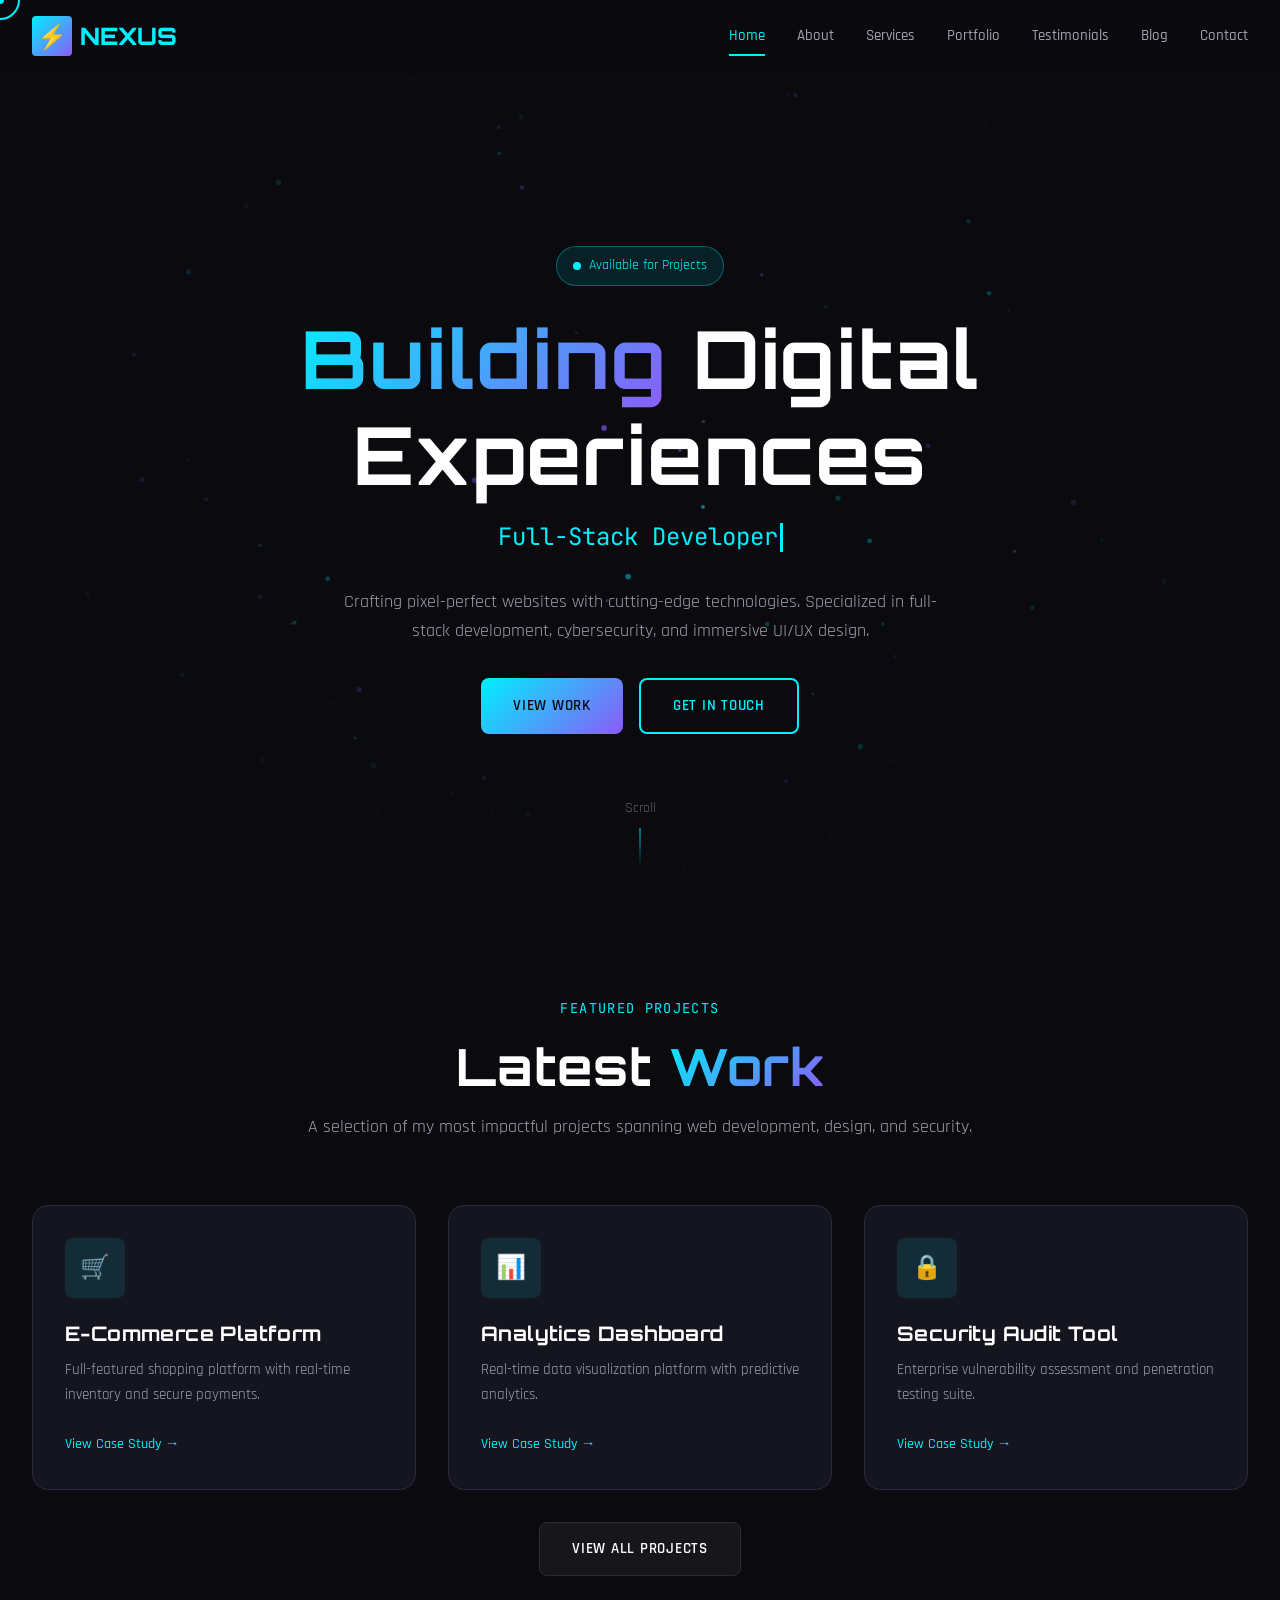
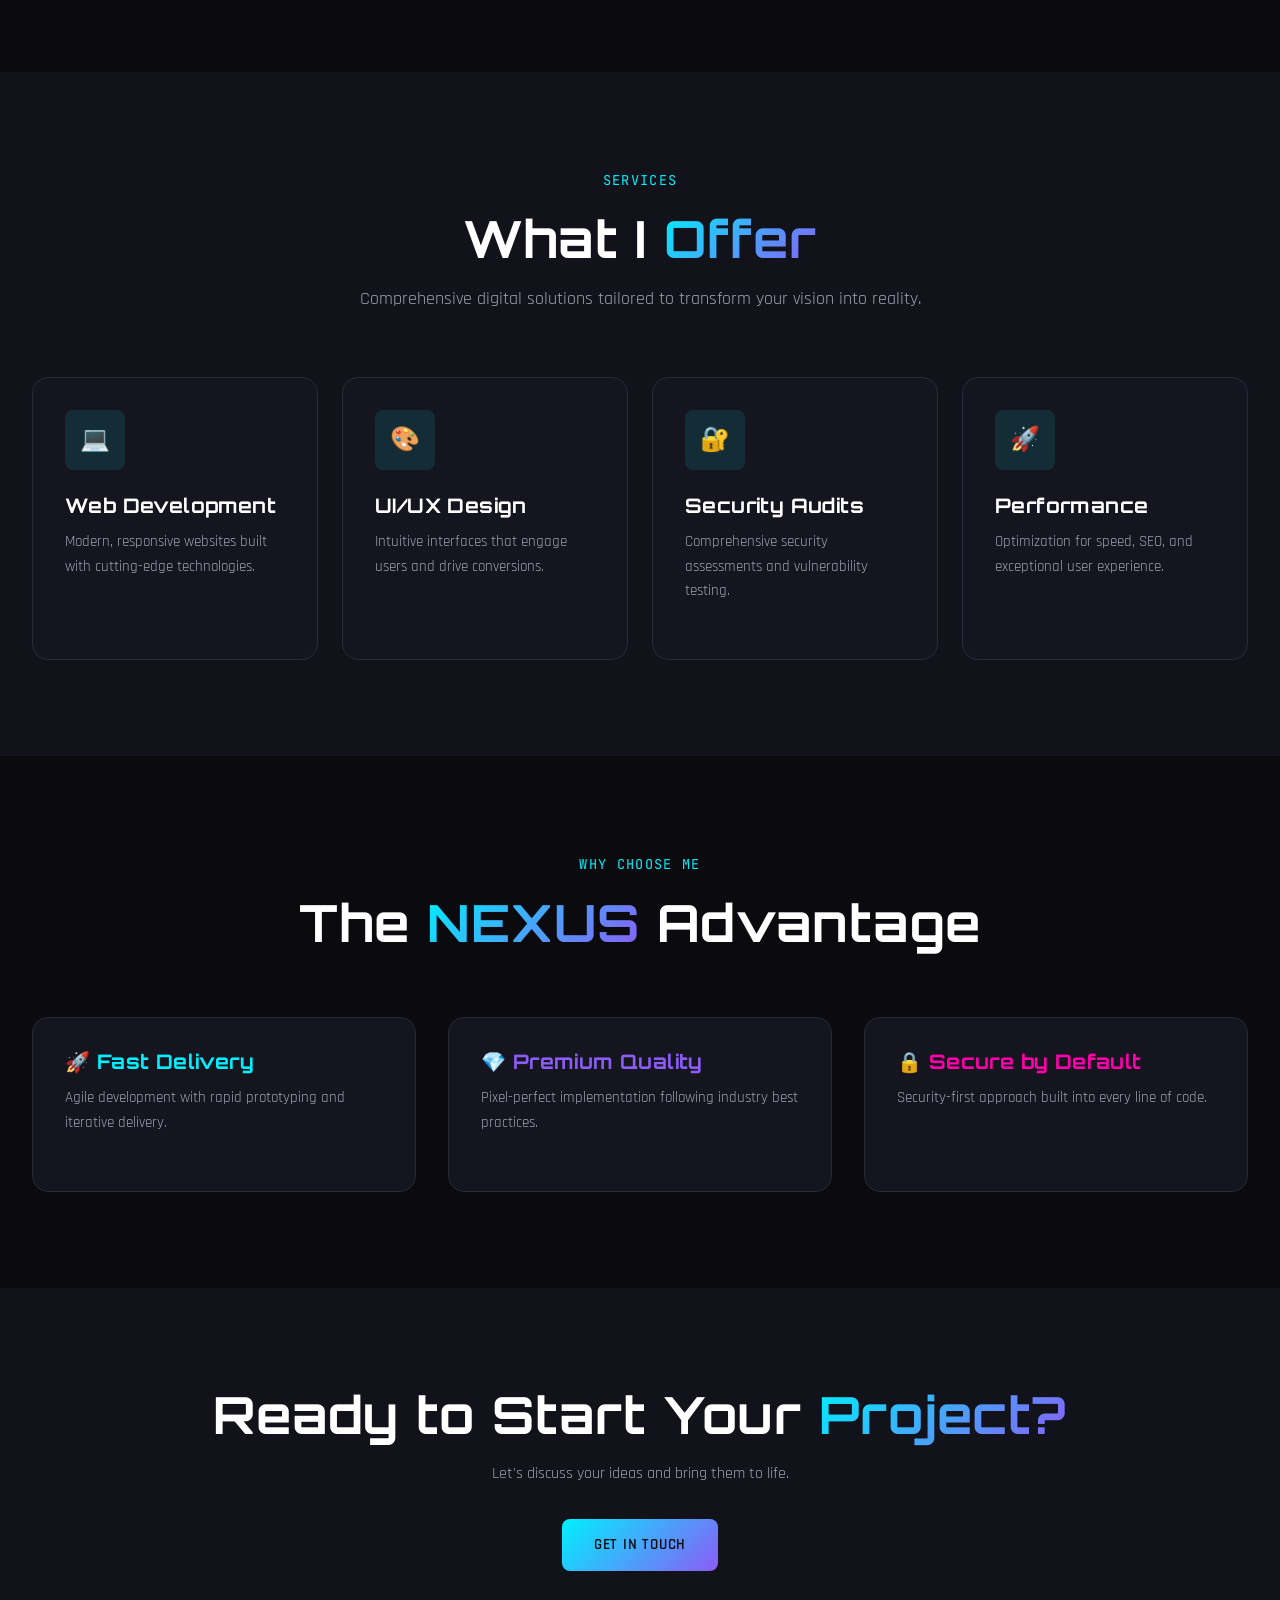
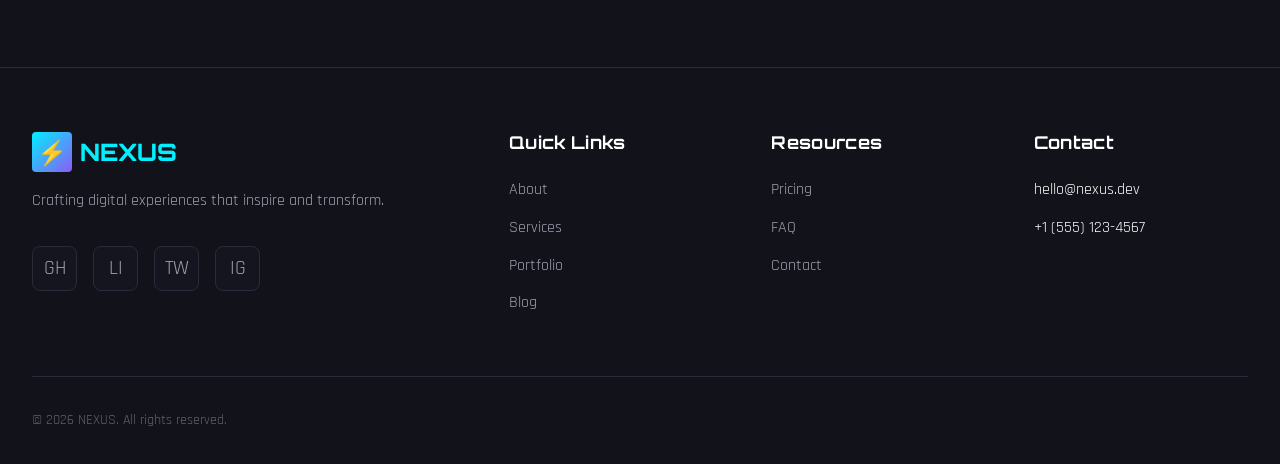
==== index.html @ fc45cd00 "Initial architecture: 15-page responsive framework with advanced animations" ====
<!DOCTYPE html>
<html lang="en">
<head>
  <meta charset="UTF-8">
  <meta name="viewport" content="width=device-width, initial-scale=1.0">
  <title>NEXUS | Elite Portfolio</title>
  <link rel="stylesheet" href="css/main.css">
  <link rel="icon" href="data:image/svg+xml,<svg xmlns='http://www.w3.org/2000/svg' viewBox='0 0 100 100'><text y='.9em' font-size='90'>⚡</text></svg>">
</head>
<body>
  <div class="cursor-dot"></div>
  <div class="cursor-outline"></div>

  <header class="header">
    <div class="container header-inner">
      <a href="index.html" class="logo">
        <div class="logo-icon">⚡</div>
        NEXUS
      </a>
      <nav class="nav">
        <a href="index.html" class="nav-link active">Home</a>
        <a href="about.html" class="nav-link">About</a>
        <a href="services.html" class="nav-link">Services</a>
        <a href="portfolio.html" class="nav-link">Portfolio</a>
        <a href="testimonial.html" class="nav-link">Testimonials</a>
        <a href="blog.html" class="nav-link">Blog</a>
        <a href="contact.html" class="nav-link">Contact</a>
      </nav>
      <button class="mobile-menu-btn">
        <span></span>
        <span></span>
        <span></span>
      </button>
    </div>
  </header>

  <section class="hero">
    <div class="hero-bg">
      <canvas id="particles-canvas"></canvas>
    </div>
    <div class="hero-bg-overlay"></div>
    <div class="container hero-content">
      <div class="hero-badge">
        <span class="hero-badge-dot"></span>
        Available for Projects
      </div>
      <h1 class="hero-title">
        <span class="text-gradient">Building</span> Digital<br>Experiences
      </h1>
      <p class="hero-subtitle">
        <span class="typing-text"></span><span class="cursor-caret"></span>
      </p>
      <p class="hero-description">
        Crafting pixel-perfect websites with cutting-edge technologies. 
        Specialized in full-stack development, cybersecurity, and immersive UI/UX design.
      </p>
      <div class="hero-buttons">
        <a href="portfolio.html" class="btn btn-primary">View Work</a>
        <a href="contact.html" class="btn btn-secondary">Get in Touch</a>
      </div>
    </div>
    <div class="hero-scroll">
      <span>Scroll</span>
      <div class="hero-scroll-line"></div>
    </div>
  </section>

  <section class="section">
    <div class="container">
      <div class="section-header reveal">
        <span class="section-label">Featured Projects</span>
        <h2 class="section-title">Latest <span class="text-gradient">Work</span></h2>
        <p class="section-description">
          A selection of my most impactful projects spanning web development, design, and security.
        </p>
      </div>
      <div class="grid-3">
        <div class="card reveal delay-1">
          <div class="card-icon">🛒</div>
          <h3 class="card-title">E-Commerce Platform</h3>
          <p class="card-description">Full-featured shopping platform with real-time inventory and secure payments.</p>
          <a href="case-study-1.html" class="card-link">View Case Study →</a>
        </div>
        <div class="card reveal delay-2">
          <div class="card-icon">📊</div>
          <h3 class="card-title">Analytics Dashboard</h3>
          <p class="card-description">Real-time data visualization platform with predictive analytics.</p>
          <a href="case-study-2.html" class="card-link">View Case Study →</a>
        </div>
        <div class="card reveal delay-3">
          <div class="card-icon">🔒</div>
          <h3 class="card-title">Security Audit Tool</h3>
          <p class="card-description">Enterprise vulnerability assessment and penetration testing suite.</p>
          <a href="case-study-3.html" class="card-link">View Case Study →</a>
        </div>
      </div>
      <div class="text-center mt-4 reveal">
        <a href="portfolio.html" class="btn btn-ghost">View All Projects</a>
      </div>
    </div>
  </section>

  <section class="section" style="background: var(--bg-secondary);">
    <div class="container">
      <div class="section-header reveal">
        <span class="section-label">Services</span>
        <h2 class="section-title">What I <span class="text-gradient">Offer</span></h2>
        <p class="section-description">
          Comprehensive digital solutions tailored to transform your vision into reality.
        </p>
      </div>
      <div class="grid-4">
        <div class="card reveal delay-1">
          <div class="card-icon">💻</div>
          <h4 class="card-title">Web Development</h4>
          <p class="card-description">Modern, responsive websites built with cutting-edge technologies.</p>
        </div>
        <div class="card reveal delay-2">
          <div class="card-icon">🎨</div>
          <h4 class="card-title">UI/UX Design</h4>
          <p class="card-description">Intuitive interfaces that engage users and drive conversions.</p>
        </div>
        <div class="card reveal delay-3">
          <div class="card-icon">🔐</div>
          <h4 class="card-title">Security Audits</h4>
          <p class="card-description">Comprehensive security assessments and vulnerability testing.</p>
        </div>
        <div class="card reveal delay-4">
          <div class="card-icon">🚀</div>
          <h4 class="card-title">Performance</h4>
          <p class="card-description">Optimization for speed, SEO, and exceptional user experience.</p>
        </div>
      </div>
    </div>
  </section>

  <section class="section">
    <div class="container">
      <div class="section-header reveal">
        <span class="section-label">Why Choose Me</span>
        <h2 class="section-title">The <span class="text-gradient">NEXUS</span> Advantage</h2>
      </div>
      <div class="grid-3">
        <div class="card reveal delay-1">
          <h4 class="card-title text-cyan">🚀 Fast Delivery</h4>
          <p class="card-description">Agile development with rapid prototyping and iterative delivery.</p>
        </div>
        <div class="card reveal delay-2">
          <h4 class="card-title text-purple">💎 Premium Quality</h4>
          <p class="card-description">Pixel-perfect implementation following industry best practices.</p>
        </div>
        <div class="card reveal delay-3">
          <h4 class="card-title text-magenta">🔒 Secure by Default</h4>
          <p class="card-description">Security-first approach built into every line of code.</p>
        </div>
      </div>
    </div>
  </section>

  <section class="section" style="background: var(--bg-secondary);">
    <div class="container text-center">
      <h2 class="reveal">Ready to Start Your <span class="text-gradient">Project?</span></h2>
      <p class="mt-2 mb-4 reveal delay-1">Let's discuss your ideas and bring them to life.</p>
      <a href="contact.html" class="btn btn-primary reveal delay-2">Get in Touch</a>
    </div>
  </section>

  <footer class="footer">
    <div class="container">
      <div class="footer-grid">
        <div class="footer-brand">
          <a href="index.html" class="logo">
            <div class="logo-icon">⚡</div>
            NEXUS
          </a>
          <p>Crafting digital experiences that inspire and transform.</p>
          <div class="social-links">
            <a href="#" class="social-link">GH</a>
            <a href="#" class="social-link">LI</a>
            <a href="#" class="social-link">TW</a>
            <a href="#" class="social-link">IG</a>
          </div>
        </div>
        <div class="footer-col">
          <h4 class="footer-title">Quick Links</h4>
          <ul class="footer-links">
            <li><a href="about.html">About</a></li>
            <li><a href="services.html">Services</a></li>
            <li><a href="portfolio.html">Portfolio</a></li>
            <li><a href="blog.html">Blog</a></li>
          </ul>
        </div>
        <div class="footer-col">
          <h4 class="footer-title">Resources</h4>
          <ul class="footer-links">
            <li><a href="pricing.html">Pricing</a></li>
            <li><a href="faq.html">FAQ</a></li>
            <li><a href="contact.html">Contact</a></li>
          </ul>
        </div>
        <div class="footer-col">
          <h4 class="footer-title">Contact</h4>
          <ul class="footer-links">
            <li>hello@nexus.dev</li>
            <li>+1 (555) 123-4567</li>
          </ul>
        </div>
      </div>
      <div class="footer-bottom">
        <p class="footer-copyright">© 2026 NEXUS. All rights reserved.</p>
      </div>
    </div>
  </footer>

  <script src="js/main.js"></script>
</body>
</html>
---- css/main.css ----
/* ================================================
   NEXUS PORTFOLIO - Main Stylesheet
   High-Tech Cyber Aesthetic
   ================================================ */

@import url('https://fonts.googleapis.com/css2?family=Orbitron:wght@400;500;600;700;800;900&family=Rajdhani:wght@300;400;500;600;700&family=JetBrains+Mono:wght@400;500&display=swap');

/* ================================================
   CSS VARIABLES - Design System
   ================================================ */
:root {
  --bg-primary: #0a0a0f;
  --bg-secondary: #12121a;
  --bg-tertiary: #1a1a25;
  --bg-card: #15151f;
  
  --neon-cyan: #00f0ff;
  --neon-magenta: #ff00aa;
  --neon-purple: #8b5cf6;
  --neon-green: #00ff88;
  --neon-orange: #ff6b35;
  
  --text-primary: #ffffff;
  --text-secondary: #a0a0b0;
  --text-muted: #606070;
  
  --border-color: #2a2a3a;
  --border-glow: rgba(0, 240, 255, 0.3);
  
  --gradient-primary: linear-gradient(135deg, #00f0ff 0%, #8b5cf6 100%);
  --gradient-dark: linear-gradient(180deg, #0a0a0f 0%, #12121a 100%);
  --gradient-card: linear-gradient(145deg, #15151f 0%, #12121a 100%);
  
  --glow-cyan: 0 0 20px rgba(0, 240, 255, 0.5), 0 0 40px rgba(0, 240, 255, 0.3);
  --glow-magenta: 0 0 20px rgba(255, 0, 170, 0.5), 0 0 40px rgba(255, 0, 170, 0.3);
  --glow-purple: 0 0 20px rgba(139, 92, 246, 0.5);
  
  --transition-fast: 0.15s ease;
  --transition-medium: 0.3s ease;
  --transition-slow: 0.5s cubic-bezier(0.4, 0, 0.2, 1);
  
  --font-heading: 'Orbitron', sans-serif;
  --font-body: 'Rajdhani', sans-serif;
  --font-mono: 'JetBrains Mono', monospace;
  
  --radius-sm: 4px;
  --radius-md: 8px;
  --radius-lg: 16px;
  --radius-xl: 24px;
}

/* ================================================
   RESET & BASE
   ================================================ */
*, *::before, *::after {
  margin: 0;
  padding: 0;
  box-sizing: border-box;
}

html {
  scroll-behavior: smooth;
  font-size: 16px;
}

body {
  font-family: var(--font-body);
  background: var(--bg-primary);
  color: var(--text-primary);
  line-height: 1.6;
  overflow-x: hidden;
  cursor: none;
}

a {
  text-decoration: none;
  color: inherit;
}

ul, ol {
  list-style: none;
}

img {
  max-width: 100%;
  height: auto;
  display: block;
}

button {
  font-family: inherit;
  cursor: none;
  border: none;
  background: none;
}

input, textarea, select {
  font-family: inherit;
  cursor: none;
}

/* ================================================
   CUSTOM CURSOR
   ================================================ */
.cursor-dot,
.cursor-outline {
  position: fixed;
  top: 0;
  left: 0;
  transform: translate(-50%, -50%);
  border-radius: 50%;
  pointer-events: none;
  z-index: 9999;
}

.cursor-dot {
  width: 8px;
  height: 8px;
  background: var(--neon-cyan);
}

.cursor-outline {
  width: 40px;
  height: 40px;
  border: 2px solid var(--neon-cyan);
  transition: transform 0.1s ease, width 0.3s ease, height 0.3s ease;
}

.cursor-outline.hovered {
  width: 60px;
  height: 60px;
  background: rgba(0, 240, 255, 0.1);
  border-color: var(--neon-magenta);
}

/* ================================================
   TYPOGRAPHY
   ================================================ */
h1, h2, h3, h4, h5, h6 {
  font-family: var(--font-heading);
  font-weight: 700;
  line-height: 1.2;
  letter-spacing: 0.02em;
}

h1 { font-size: clamp(2.5rem, 5vw, 4.5rem); }
h2 { font-size: clamp(2rem, 4vw, 3.5rem); }
h3 { font-size: clamp(1.5rem, 3vw, 2.5rem); }
h4 { font-size: clamp(1.25rem, 2vw, 1.75rem); }
h5 { font-size: 1.25rem; }
h6 { font-size: 1rem; }

p {
  font-size: 1rem;
  color: var(--text-secondary);
  font-weight: 400;
}

.mono {
  font-family: var(--font-mono);
}

/* ================================================
   UTILITIES
   ================================================ */
.container {
  width: 100%;
  max-width: 1400px;
  margin: 0 auto;
  padding: 0 2rem;
}

.section {
  padding: 6rem 0;
  position: relative;
}

.text-gradient {
  background: var(--gradient-primary);
  -webkit-background-clip: text;
  -webkit-text-fill-color: transparent;
  background-clip: text;
}

.text-cyan { color: var(--neon-cyan); }
.text-magenta { color: var(--neon-magenta); }
.text-purple { color: var(--neon-purple); }
.text-green { color: var(--neon-green); }

.glow-cyan { box-shadow: var(--glow-cyan); }
.glow-magenta { box-shadow: var(--glow-magenta); }

.visually-hidden {
  position: absolute;
  width: 1px;
  height: 1px;
  padding: 0;
  margin: -1px;
  overflow: hidden;
  clip: rect(0, 0, 0, 0);
  border: 0;
}

/* ================================================
   ANIMATIONS
   ================================================ */
@keyframes float {
  0%, 100% { transform: translateY(0); }
  50% { transform: translateY(-20px); }
}

@keyframes pulse-glow {
  0%, 100% { box-shadow: var(--glow-cyan); }
  50% { box-shadow: 0 0 30px rgba(0, 240, 255, 0.8), 0 0 60px rgba(0, 240, 255, 0.4); }
}

@keyframes glitch {
  0% { transform: translate(0); }
  20% { transform: translate(-2px, 2px); }
  40% { transform: translate(-2px, -2px); }
  60% { transform: translate(2px, 2px); }
  80% { transform: translate(2px, -2px); }
  100% { transform: translate(0); }
}

@keyframes typewriter {
  from { width: 0; }
  to { width: 100%; }
}

@keyframes blink-caret {
  from, to { border-color: transparent; }
  50% { border-color: var(--neon-cyan); }
}

@keyframes fade-in-up {
  from {
    opacity: 0;
    transform: translateY(30px);
  }
  to {
    opacity: 1;
    transform: translateY(0);
  }
}

@keyframes fade-in-scale {
  from {
    opacity: 0;
    transform: scale(0.9);
  }
  to {
    opacity: 1;
    transform: scale(1);
  }
}

@keyframes rotate {
  from { transform: rotate(0deg); }
  to { transform: rotate(360deg); }
}

@keyframes marquee {
  0% { transform: translateX(0); }
  100% { transform: translateX(-50%); }
}

/* Reveal Animations */
.reveal {
  opacity: 0;
  transform: translateY(30px);
  transition: all 0.8s cubic-bezier(0.4, 0, 0.2, 1);
}

.reveal.active {
  opacity: 1;
  transform: translateY(0);
}

.reveal-left {
  opacity: 0;
  transform: translateX(-30px);
  transition: all 0.8s cubic-bezier(0.4, 0, 0.2, 1);
}

.reveal-left.active {
  opacity: 1;
  transform: translateX(0);
}

.reveal-right {
  opacity: 0;
  transform: translateX(30px);
  transition: all 0.8s cubic-bezier(0.4, 0, 0.2, 1);
}

.reveal-right.active {
  opacity: 1;
  transform: translateX(0);
}

.reveal-scale {
  opacity: 0;
  transform: scale(0.8);
  transition: all 0.8s cubic-bezier(0.4, 0, 0.2, 1);
}

.reveal-scale.active {
  opacity: 1;
  transform: scale(1);
}

/* Stagger delays */
.delay-1 { transition-delay: 0.1s; }
.delay-2 { transition-delay: 0.2s; }
.delay-3 { transition-delay: 0.3s; }
.delay-4 { transition-delay: 0.4s; }
.delay-5 { transition-delay: 0.5s; }
.delay-6 { transition-delay: 0.6s; }

/* ================================================
   HEADER & NAVIGATION
   ================================================ */
.header {
  position: fixed;
  top: 0;
  left: 0;
  right: 0;
  z-index: 1000;
  padding: 1rem 0;
  background: rgba(10, 10, 15, 0.8);
  backdrop-filter: blur(20px);
  border-bottom: 1px solid transparent;
  transition: all var(--transition-medium);
}

.header.scrolled {
  background: rgba(10, 10, 15, 0.95);
  border-bottom-color: var(--border-color);
}

.header-inner {
  display: flex;
  align-items: center;
  justify-content: space-between;
}

.logo {
  font-family: var(--font-heading);
  font-size: 1.5rem;
  font-weight: 800;
  color: var(--neon-cyan);
  display: flex;
  align-items: center;
  gap: 0.5rem;
}

.logo-icon {
  width: 40px;
  height: 40px;
  display: flex;
  align-items: center;
  justify-content: center;
  background: var(--gradient-primary);
  border-radius: var(--radius-sm);
}

.nav {
  display: flex;
  align-items: center;
  gap: 2rem;
}

.nav-link {
  font-family: var(--font-body);
  font-weight: 500;
  font-size: 0.95rem;
  color: var(--text-secondary);
  position: relative;
  padding: 0.5rem 0;
  transition: color var(--transition-fast);
}

.nav-link::after {
  content: '';
  position: absolute;
  bottom: 0;
  left: 0;
  width: 0;
  height: 2px;
  background: var(--neon-cyan);
  transition: width var(--transition-medium);
}

.nav-link:hover,
.nav-link.active {
  color: var(--neon-cyan);
}

.nav-link:hover::after,
.nav-link.active::after {
  width: 100%;
}

.mobile-menu-btn {
  display: none;
  flex-direction: column;
  gap: 5px;
  padding: 10px;
}

.mobile-menu-btn span {
  width: 25px;
  height: 2px;
  background: var(--text-primary);
  transition: all var(--transition-fast);
}

/* ================================================
   BUTTONS
   ================================================ */
.btn {
  display: inline-flex;
  align-items: center;
  justify-content: center;
  gap: 0.5rem;
  padding: 0.875rem 2rem;
  font-family: var(--font-body);
  font-weight: 600;
  font-size: 0.95rem;
  text-transform: uppercase;
  letter-spacing: 0.05em;
  border-radius: var(--radius-md);
  position: relative;
  overflow: hidden;
  transition: all var(--transition-medium);
}

.btn-primary {
  background: var(--gradient-primary);
  color: var(--bg-primary);
  border: none;
}

.btn-primary:hover {
  transform: translateY(-2px);
  box-shadow: var(--glow-cyan);
}

.btn-secondary {
  background: transparent;
  color: var(--neon-cyan);
  border: 2px solid var(--neon-cyan);
}

.btn-secondary:hover {
  background: var(--neon-cyan);
  color: var(--bg-primary);
  box-shadow: var(--glow-cyan);
}

.btn-ghost {
  background: rgba(255, 255, 255, 0.05);
  color: var(--text-primary);
  border: 1px solid var(--border-color);
}

.btn-ghost:hover {
  background: rgba(255, 255, 255, 0.1);
  border-color: var(--neon-purple);
}

.btn-sm {
  padding: 0.5rem 1rem;
  font-size: 0.85rem;
}

.btn-lg {
  padding: 1rem 2.5rem;
  font-size: 1rem;
}

/* ================================================
   HERO SECTION
   ================================================ */
.hero {
  min-height: 100vh;
  display: flex;
  align-items: center;
  justify-content: center;
  position: relative;
  overflow: hidden;
  padding-top: 80px;
}

.hero-bg {
  position: absolute;
  inset: 0;
  z-index: -1;
}

.hero-bg canvas {
  width: 100%;
  height: 100%;
}

.hero-bg-overlay {
  position: absolute;
  inset: 0;
  background: radial-gradient(ellipse at center, transparent 0%, var(--bg-primary) 70%);
}

.hero-content {
  text-align: center;
  max-width: 900px;
  z-index: 1;
}

.hero-badge {
  display: inline-flex;
  align-items: center;
  gap: 0.5rem;
  padding: 0.5rem 1rem;
  background: rgba(0, 240, 255, 0.1);
  border: 1px solid rgba(0, 240, 255, 0.3);
  border-radius: 50px;
  font-size: 0.85rem;
  color: var(--neon-cyan);
  margin-bottom: 1.5rem;
  animation: fade-in-up 0.8s ease forwards;
}

.hero-badge-dot {
  width: 8px;
  height: 8px;
  background: var(--neon-cyan);
  border-radius: 50%;
  animation: pulse-glow 2s infinite;
}

.hero-title {
  font-size: clamp(3rem, 7vw, 5rem);
  margin-bottom: 1rem;
  animation: fade-in-up 0.8s ease 0.2s forwards;
  opacity: 0;
}

.hero-subtitle {
  font-family: var(--font-mono);
  font-size: clamp(1rem, 2vw, 1.5rem);
  color: var(--text-secondary);
  margin-bottom: 2rem;
  min-height: 1.5em;
  animation: fade-in-up 0.8s ease 0.4s forwards;
  opacity: 0;
}

.typing-text {
  color: var(--neon-cyan);
}

.cursor-caret {
  display: inline-block;
  width: 3px;
  height: 1.2em;
  background: var(--neon-cyan);
  margin-left: 2px;
  animation: blink-caret 0.75s step-end infinite;
  vertical-align: text-bottom;
}

.hero-description {
  font-size: 1.125rem;
  color: var(--text-secondary);
  max-width: 600px;
  margin: 0 auto 2rem;
  animation: fade-in-up 0.8s ease 0.6s forwards;
  opacity: 0;
}

.hero-buttons {
  display: flex;
  gap: 1rem;
  justify-content: center;
  flex-wrap: wrap;
  animation: fade-in-up 0.8s ease 0.8s forwards;
  opacity: 0;
}

.hero-scroll {
  position: absolute;
  bottom: 2rem;
  left: 50%;
  transform: translateX(-50%);
  display: flex;
  flex-direction: column;
  align-items: center;
  gap: 0.5rem;
  color: var(--text-muted);
  font-size: 0.85rem;
  animation: float 3s ease-in-out infinite;
}

.hero-scroll-line {
  width: 1px;
  height: 40px;
  background: linear-gradient(to bottom, var(--neon-cyan), transparent);
}

/* ================================================
   CARDS
   ================================================ */
.card {
  background: var(--bg-card);
  border: 1px solid var(--border-color);
  border-radius: var(--radius-lg);
  padding: 2rem;
  position: relative;
  overflow: hidden;
  transition: all var(--transition-medium);
}

.card::before {
  content: '';
  position: absolute;
  top: 0;
  left: 0;
  right: 0;
  height: 2px;
  background: var(--gradient-primary);
  transform: scaleX(0);
  transition: transform var(--transition-medium);
}

.card:hover {
  transform: translateY(-5px);
  border-color: var(--neon-cyan);
  box-shadow: var(--glow-cyan);
}

.card:hover::before {
  transform: scaleX(1);
}

.card-icon {
  width: 60px;
  height: 60px;
  display: flex;
  align-items: center;
  justify-content: center;
  background: rgba(0, 240, 255, 0.1);
  border-radius: var(--radius-md);
  margin-bottom: 1.5rem;
  font-size: 1.5rem;
}

.card-title {
  font-size: 1.25rem;
  margin-bottom: 0.75rem;
}

.card-description {
  font-size: 0.95rem;
  color: var(--text-secondary);
  margin-bottom: 1.5rem;
}

.card-link {
  display: inline-flex;
  align-items: center;
  gap: 0.5rem;
  color: var(--neon-cyan);
  font-weight: 500;
  font-size: 0.9rem;
  transition: gap var(--transition-fast);
}

.card-link:hover {
  gap: 1rem;
}

/* ================================================
   GRID LAYOUTS
   ================================================ */
.grid-2 {
  display: grid;
  grid-template-columns: repeat(2, 1fr);
  gap: 2rem;
}

.grid-3 {
  display: grid;
  grid-template-columns: repeat(3, 1fr);
  gap: 2rem;
}

.grid-4 {
  display: grid;
  grid-template-columns: repeat(4, 1fr);
  gap: 1.5rem;
}

/* ================================================
   SECTION HEADERS
   ================================================ */
.section-header {
  text-align: center;
  max-width: 700px;
  margin: 0 auto 4rem;
}

.section-label {
  display: inline-block;
  font-family: var(--font-mono);
  font-size: 0.85rem;
  color: var(--neon-cyan);
  text-transform: uppercase;
  letter-spacing: 0.1em;
  margin-bottom: 1rem;
}

.section-title {
  margin-bottom: 1rem;
}

.section-description {
  font-size: 1.1rem;
  color: var(--text-secondary);
}

/* ================================================
   ABOUT PAGE
   ================================================ */
.about-hero {
  padding-top: 120px;
  padding-bottom: 4rem;
}

.about-content {
  display: grid;
  grid-template-columns: 1fr 1.5fr;
  gap: 4rem;
  align-items: center;
}

.about-image {
  position: relative;
}

.about-image-main {
  border-radius: var(--radius-xl);
  overflow: hidden;
  border: 2px solid var(--border-color);
}

.about-image-main img {
  width: 100%;
  height: auto;
}

.about-image-frame {
  position: absolute;
  inset: 20px;
  border: 2px solid var(--neon-cyan);
  border-radius: var(--radius-xl);
  z-index: -1;
}

.about-text h2 {
  margin-bottom: 1.5rem;
}

.about-text p {
  margin-bottom: 1.5rem;
}

.skills-section {
  padding: 4rem 0;
}

.skills-grid {
  display: grid;
  grid-template-columns: repeat(auto-fit, minmax(300px, 1fr));
  gap: 2rem;
}

.skill-item {
  background: var(--bg-card);
  border: 1px solid var(--border-color);
  border-radius: var(--radius-lg);
  padding: 1.5rem;
  transition: all var(--transition-medium);
}

.skill-item:hover {
  border-color: var(--neon-cyan);
}

.skill-header {
  display: flex;
  justify-content: space-between;
  align-items: center;
  margin-bottom: 1rem;
}

.skill-name {
  font-family: var(--font-heading);
  font-size: 1rem;
}

.skill-percent {
  font-family: var(--font-mono);
  color: var(--neon-cyan);
}

.skill-bar {
  height: 8px;
  background: var(--bg-tertiary);
  border-radius: 4px;
  overflow: hidden;
}

.skill-fill {
  height: 100%;
  background: var(--gradient-primary);
  border-radius: 4px;
  width: 0;
  transition: width 1.5s cubic-bezier(0.4, 0, 0.2, 1);
}

.skill-fill.animated {
  width: var(--fill-percent);
}

/* Hexagon Skills */
.hexagon-skills {
  display: flex;
  flex-wrap: wrap;
  justify-content: center;
  gap: 1.5rem;
  padding: 2rem 0;
}

.hexagon {
  position: relative;
  width: 120px;
  height: 120px;
  clip-path: polygon(50% 0%, 100% 25%, 100% 75%, 50% 100%, 0% 75%, 0% 25%);
  display: flex;
  align-items: center;
  justify-content: center;
  background: var(--bg-card);
  border: 2px solid var(--border-color);
  transition: all var(--transition-medium);
  cursor: pointer;
}

.hexagon:hover {
  background: var(--gradient-primary);
  border-color: var(--neon-cyan);
  transform: scale(1.1);
}

.hexagon-inner {
  text-align: center;
  font-weight: 600;
  font-size: 0.9rem;
}

/* ================================================
   SERVICES PAGE
   ================================================ */
.services-hero {
  padding-top: 120px;
  padding-bottom: 4rem;
}

.service-card {
  background: var(--bg-card);
  border: 1px solid var(--border-color);
  border-radius: var(--radius-lg);
  padding: 2.5rem;
  position: relative;
  overflow: hidden;
  transition: all var(--transition-medium);
}

.service-card:hover {
  transform: translateY(-8px);
  border-color: var(--neon-purple);
  box-shadow: var(--glow-purple);
}

.service-number {
  position: absolute;
  top: 1rem;
  right: 1rem;
  font-family: var(--font-heading);
  font-size: 4rem;
  font-weight: 900;
  color: rgba(139, 92, 246, 0.1);
}

.service-icon {
  width: 70px;
  height: 70px;
  display: flex;
  align-items: center;
  justify-content: center;
  background: rgba(139, 92, 246, 0.1);
  border-radius: var(--radius-md);
  margin-bottom: 1.5rem;
}

.service-icon svg {
  width: 40px;
  height: 40px;
  fill: var(--neon-purple);
}

.service-title {
  font-size: 1.5rem;
  margin-bottom: 1rem;
}

.service-description {
  color: var(--text-secondary);
  margin-bottom: 1.5rem;
}

.service-features {
  margin-bottom: 1.5rem;
}

.service-features li {
  display: flex;
  align-items: center;
  gap: 0.5rem;
  color: var(--text-secondary);
  font-size: 0.9rem;
  margin-bottom: 0.5rem;
}

.service-features li::before {
  content: '✓';
  color: var(--neon-green);
}

/* ================================================
   PORTFOLIO PAGE
   ================================================ */
.portfolio-hero {
  padding-top: 120px;
  padding-bottom: 4rem;
}

.portfolio-filters {
  display: flex;
  justify-content: center;
  gap: 1rem;
  margin-bottom: 3rem;
  flex-wrap: wrap;
}

.filter-btn {
  padding: 0.75rem 1.5rem;
  background: transparent;
  border: 1px solid var(--border-color);
  border-radius: 50px;
  color: var(--text-secondary);
  font-weight: 500;
  transition: all var(--transition-medium);
}

.filter-btn:hover,
.filter-btn.active {
  background: var(--neon-cyan);
  color: var(--bg-primary);
  border-color: var(--neon-cyan);
}

.portfolio-grid {
  display: grid;
  grid-template-columns: repeat(auto-fill, minmax(350px, 1fr));
  gap: 2rem;
}

.portfolio-item {
  position: relative;
  border-radius: var(--radius-lg);
  overflow: hidden;
  cursor: pointer;
  aspect-ratio: 16/10;
}

.portfolio-item img {
  width: 100%;
  height: 100%;
  object-fit: cover;
  transition: transform var(--transition-slow);
}

.portfolio-item:hover img {
  transform: scale(1.1);
}

.portfolio-overlay {
  position: absolute;
  inset: 0;
  background: linear-gradient(to top, rgba(10, 10, 15, 0.95) 0%, transparent 100%);
  display: flex;
  flex-direction: column;
  justify-content: flex-end;
  padding: 2rem;
  opacity: 0;
  transition: opacity var(--transition-medium);
}

.portfolio-item:hover .portfolio-overlay {
  opacity: 1;
}

.portfolio-category {
  font-family: var(--font-mono);
  font-size: 0.8rem;
  color: var(--neon-cyan);
  text-transform: uppercase;
  margin-bottom: 0.5rem;
}

.portfolio-title {
  font-size: 1.25rem;
  margin-bottom: 0.5rem;
}

.portfolio-tags {
  display: flex;
  gap: 0.5rem;
  flex-wrap: wrap;
}

.portfolio-tag {
  font-size: 0.75rem;
  padding: 0.25rem 0.75rem;
  background: rgba(255, 255, 255, 0.1);
  border-radius: 50px;
  color: var(--text-secondary);
}

/* ================================================
   MODAL
   ================================================ */
.modal {
  position: fixed;
  inset: 0;
  z-index: 2000;
  display: flex;
  align-items: center;
  justify-content: center;
  opacity: 0;
  visibility: hidden;
  transition: all var(--transition-medium);
}

.modal.active {
  opacity: 1;
  visibility: visible;
}

.modal-backdrop {
  position: absolute;
  inset: 0;
  background: rgba(10, 10, 15, 0.9);
  backdrop-filter: blur(10px);
}

.modal-content {
  position: relative;
  width: 90%;
  max-width: 900px;
  max-height: 90vh;
  background: var(--bg-secondary);
  border: 1px solid var(--border-color);
  border-radius: var(--radius-xl);
  overflow-y: auto;
  transform: scale(0.9);
  transition: transform var(--transition-medium);
}

.modal.active .modal-content {
  transform: scale(1);
}

.modal-close {
  position: absolute;
  top: 1rem;
  right: 1rem;
  width: 40px;
  height: 40px;
  display: flex;
  align-items: center;
  justify-content: center;
  background: var(--bg-card);
  border: 1px solid var(--border-color);
  border-radius: 50%;
  color: var(--text-primary);
  font-size: 1.5rem;
  z-index: 10;
  transition: all var(--transition-fast);
}

.modal-close:hover {
  background: var(--neon-magenta);
  border-color: var(--neon-magenta);
}

.modal-image {
  width: 100%;
  aspect-ratio: 16/9;
  overflow: hidden;
}

.modal-image img {
  width: 100%;
  height: 100%;
  object-fit: cover;
}

.modal-body {
  padding: 2rem;
}

.modal-category {
  font-family: var(--font-mono);
  font-size: 0.85rem;
  color: var(--neon-cyan);
  text-transform: uppercase;
  margin-bottom: 0.5rem;
}

.modal-title {
  font-size: 2rem;
  margin-bottom: 1rem;
}

.modal-description {
  color: var(--text-secondary);
  margin-bottom: 2rem;
}

.modal-meta {
  display: grid;
  grid-template-columns: repeat(auto-fit, minmax(150px, 1fr));
  gap: 1.5rem;
}

.meta-item {
  background: var(--bg-card);
  padding: 1rem;
  border-radius: var(--radius-md);
}

.meta-label {
  font-size: 0.8rem;
  color: var(--text-muted);
  text-transform: uppercase;
  margin-bottom: 0.25rem;
}

.meta-value {
  font-weight: 600;
  color: var(--text-primary);
}

/* ================================================
   TESTIMONIALS PAGE
   ================================================ */
.testimonials-hero {
  padding-top: 120px;
  padding-bottom: 4rem;
}

.marquee-container {
  overflow: hidden;
  padding: 2rem 0;
}

.marquee-track {
  display: flex;
  animation: marquee 20s linear infinite;
  width: fit-content;
}

.marquee-content {
  display: flex;
  gap: 2rem;
  padding-right: 2rem;
}

.testimonial-card {
  flex-shrink: 0;
  width: 400px;
  background: var(--bg-card);
  border: 1px solid var(--border-color);
  border-radius: var(--radius-lg);
  padding: 2rem;
}

.testimonial-header {
  display: flex;
  align-items: center;
  gap: 1rem;
  margin-bottom: 1.5rem;
}

.testimonial-avatar {
  width: 60px;
  height: 60px;
  border-radius: 50%;
  overflow: hidden;
  border: 2px solid var(--neon-cyan);
}

.testimonial-avatar img {
  width: 100%;
  height: 100%;
  object-fit: cover;
}

.testimonial-info h4 {
  font-size: 1.1rem;
  margin-bottom: 0.25rem;
}

.testimonial-role {
  font-size: 0.85rem;
  color: var(--text-muted);
}

.testimonial-rating {
  display: flex;
  gap: 0.25rem;
  margin-bottom: 1rem;
}

.star {
  color: #ffd700;
  font-size: 1rem;
}

.testimonial-text {
  color: var(--text-secondary);
  font-style: italic;
  line-height: 1.7;
}

/* ================================================
   BLOG PAGE
   ================================================ */
.blog-hero {
  padding-top: 120px;
  padding-bottom: 4rem;
}

.blog-grid {
  display: grid;
  grid-template-columns: repeat(auto-fill, minmax(350px, 1fr));
  gap: 2rem;
}

.blog-card {
  background: var(--bg-card);
  border: 1px solid var(--border-color);
  border-radius: var(--radius-lg);
  overflow: hidden;
  transition: all var(--transition-medium);
}

.blog-card:hover {
  transform: translateY(-5px);
  border-color: var(--neon-purple);
}

.blog-image {
  aspect-ratio: 16/9;
  overflow: hidden;
}

.blog-image img {
  width: 100%;
  height: 100%;
  object-fit: cover;
  transition: transform var(--transition-slow);
}

.blog-card:hover .blog-image img {
  transform: scale(1.1);
}

.blog-content {
  padding: 1.5rem;
}

.blog-meta {
  display: flex;
  gap: 1rem;
  font-size: 0.85rem;
  color: var(--text-muted);
  margin-bottom: 1rem;
}

.blog-category {
  color: var(--neon-purple);
  font-weight: 600;
  text-transform: uppercase;
  font-size: 0.75rem;
}

.blog-title {
  font-size: 1.25rem;
  margin-bottom: 0.75rem;
  transition: color var(--transition-fast);
}

.blog-card:hover .blog-title {
  color: var(--neon-cyan);
}

.blog-excerpt {
  font-size: 0.95rem;
  color: var(--text-secondary);
  margin-bottom: 1rem;
}

.blog-link {
  color: var(--neon-cyan);
  font-weight: 500;
  display: inline-flex;
  align-items: center;
  gap: 0.5rem;
}

/* ================================================
   CONTACT PAGE
   ================================================ */
.contact-hero {
  padding-top: 120px;
  padding-bottom: 4rem;
}

.contact-grid {
  display: grid;
  grid-template-columns: 1fr 1.5fr;
  gap: 4rem;
}

.contact-info h2 {
  margin-bottom: 1.5rem;
}

.contact-info p {
  margin-bottom: 2rem;
}

.contact-details {
  display: flex;
  flex-direction: column;
  gap: 1.5rem;
}

.contact-item {
  display: flex;
  align-items: center;
  gap: 1rem;
}

.contact-icon {
  width: 50px;
  height: 50px;
  display: flex;
  align-items: center;
  justify-content: center;
  background: rgba(0, 240, 255, 0.1);
  border-radius: var(--radius-md);
  color: var(--neon-cyan);
  font-size: 1.25rem;
}

.contact-text h4 {
  font-size: 1rem;
  margin-bottom: 0.25rem;
}

.contact-text p {
  font-size: 0.9rem;
  margin: 0;
}

.social-links {
  display: flex;
  gap: 1rem;
  margin-top: 2rem;
}

.social-link {
  width: 45px;
  height: 45px;
  display: flex;
  align-items: center;
  justify-content: center;
  background: var(--bg-card);
  border: 1px solid var(--border-color);
  border-radius: var(--radius-md);
  color: var(--text-secondary);
  font-size: 1.25rem;
  transition: all var(--transition-medium);
}

.social-link:hover {
  background: var(--neon-cyan);
  color: var(--bg-primary);
  border-color: var(--neon-cyan);
}

.contact-form {
  background: var(--bg-card);
  border: 1px solid var(--border-color);
  border-radius: var(--radius-lg);
  padding: 2rem;
}

.form-group {
  margin-bottom: 1.5rem;
}

.form-label {
  display: block;
  font-size: 0.9rem;
  font-weight: 600;
  margin-bottom: 0.5rem;
  color: var(--text-secondary);
}

.form-input,
.form-textarea {
  width: 100%;
  padding: 1rem;
  background: var(--bg-secondary);
  border: 1px solid var(--border-color);
  border-radius: var(--radius-md);
  color: var(--text-primary);
  font-size: 1rem;
  transition: all var(--transition-fast);
}

.form-input:focus,
.form-textarea:focus {
  outline: none;
  border-color: var(--neon-cyan);
  box-shadow: 0 0 0 3px rgba(0, 240, 255, 0.1);
}

.form-input.error,
.form-textarea.error {
  border-color: var(--neon-magenta);
}

.form-textarea {
  min-height: 150px;
  resize: vertical;
}

.form-error {
  color: var(--neon-magenta);
  font-size: 0.85rem;
  margin-top: 0.5rem;
  display: none;
}

.form-error.show {
  display: block;
}

.form-submit {
  width: 100%;
  padding: 1rem;
  background: var(--gradient-primary);
  border: none;
  border-radius: var(--radius-md);
  color: var(--bg-primary);
  font-weight: 700;
  font-size: 1rem;
  text-transform: uppercase;
  cursor: pointer;
  transition: all var(--transition-medium);
}

.form-submit:hover {
  box-shadow: var(--glow-cyan);
  transform: translateY(-2px);
}

.form-success {
  display: none;
  text-align: center;
  padding: 3rem;
}

.form-success.show {
  display: block;
}

.success-icon {
  width: 80px;
  height: 80px;
  margin: 0 auto 1.5rem;
  background: rgba(0, 255, 136, 0.1);
  border-radius: 50%;
  display: flex;
  align-items: center;
  justify-content: center;
  font-size: 3rem;
  color: var(--neon-green);
  animation: fade-in-scale 0.5s ease;
}

.success-title {
  font-size: 1.5rem;
  margin-bottom: 0.5rem;
}

.success-text {
  color: var(--text-secondary);
}

/* ================================================
   PRICING PAGE
   ================================================ */
.pricing-hero {
  padding-top: 120px;
  padding-bottom: 4rem;
}

.pricing-toggle {
  display: flex;
  justify-content: center;
  align-items: center;
  gap: 1rem;
  margin-bottom: 3rem;
}

.toggle-label {
  font-size: 1rem;
  color: var(--text-secondary);
}

.toggle-label.active {
  color: var(--neon-cyan);
}

.toggle-switch {
  width: 60px;
  height: 30px;
  background: var(--bg-tertiary);
  border-radius: 50px;
  position: relative;
  cursor: pointer;
  border: 1px solid var(--border-color);
}

.toggle-switch::after {
  content: '';
  position: absolute;
  top: 3px;
  left: 3px;
  width: 22px;
  height: 22px;
  background: var(--neon-cyan);
  border-radius: 50%;
  transition: transform var(--transition-medium);
}

.toggle-switch.active::after {
  transform: translateX(30px);
}

.pricing-grid {
  display: grid;
  grid-template-columns: repeat(3, 1fr);
  gap: 2rem;
}

.pricing-card {
  background: var(--bg-card);
  border: 1px solid var(--border-color);
  border-radius: var(--radius-lg);
  padding: 2.5rem;
  position: relative;
  transition: all var(--transition-medium);
}

.pricing-card.featured {
  border-color: var(--neon-cyan);
  transform: scale(1.05);
}

.pricing-badge {
  position: absolute;
  top: -12px;
  left: 50%;
  transform: translateX(-50%);
  background: var(--gradient-primary);
  color: var(--bg-primary);
  padding: 0.5rem 1.5rem;
  border-radius: 50px;
  font-size: 0.8rem;
  font-weight: 700;
  text-transform: uppercase;
}

.pricing-tier {
  font-size: 1.25rem;
  color: var(--text-secondary);
  margin-bottom: 0.5rem;
}

.pricing-price {
  font-family: var(--font-heading);
  font-size: 3rem;
  font-weight: 700;
  margin-bottom: 0.5rem;
}

.pricing-price span {
  font-size: 1rem;
  color: var(--text-muted);
}

.pricing-description {
  color: var(--text-muted);
  font-size: 0.9rem;
  margin-bottom: 2rem;
}

.pricing-features {
  margin-bottom: 2rem;
}

.pricing-features li {
  display: flex;
  align-items: center;
  gap: 0.75rem;
  color: var(--text-secondary);
  margin-bottom: 0.75rem;
  font-size: 0.95rem;
}

.pricing-features li::before {
  content: '✓';
  color: var(--neon-green);
  font-weight: bold;
}

.pricing-btn {
  width: 100%;
  padding: 1rem;
  background: transparent;
  border: 2px solid var(--neon-cyan);
  border-radius: var(--radius-md);
  color: var(--neon-cyan);
  font-weight: 700;
  text-transform: uppercase;
  transition: all var(--transition-medium);
}

.pricing-btn:hover {
  background: var(--neon-cyan);
  color: var(--bg-primary);
}

.pricing-card.featured .pricing-btn {
  background: var(--gradient-primary);
  border: none;
  color: var(--bg-primary);
}

.pricing-card.featured .pricing-btn:hover {
  box-shadow: var(--glow-cyan);
}

/* ================================================
   FAQ PAGE
   ================================================ */
.faq-hero {
  padding-top: 120px;
  padding-bottom: 4rem;
}

.faq-container {
  max-width: 800px;
  margin: 0 auto;
}

.faq-search {
  margin-bottom: 3rem;
}

.faq-search input {
  width: 100%;
  padding: 1rem 1.5rem;
  background: var(--bg-card);
  border: 1px solid var(--border-color);
  border-radius: var(--radius-lg);
  color: var(--text-primary);
  font-size: 1rem;
}

.faq-search input:focus {
  outline: none;
  border-color: var(--neon-cyan);
}

.faq-item {
  background: var(--bg-card);
  border: 1px solid var(--border-color);
  border-radius: var(--radius-lg);
  margin-bottom: 1rem;
  overflow: hidden;
}

.faq-question {
  width: 100%;
  padding: 1.5rem;
  display: flex;
  justify-content: space-between;
  align-items: center;
  background: transparent;
  color: var(--text-primary);
  font-weight: 600;
  font-size: 1rem;
  text-align: left;
  cursor: pointer;
}

.faq-icon {
  font-size: 1.5rem;
  color: var(--neon-cyan);
  transition: transform var(--transition-medium);
}

.faq-item.active .faq-icon {
  transform: rotate(45deg);
}

.faq-answer {
  max-height: 0;
  overflow: hidden;
  transition: max-height var(--transition-medium);
}

.faq-answer-content {
  padding: 0 1.5rem 1.5rem;
  color: var(--text-secondary);
  line-height: 1.7;
}

.faq-item.active .faq-answer {
  max-height: 500px;
}

/* ================================================
   404 PAGE
   ================================================ */
.error-page {
  min-height: 100vh;
  display: flex;
  flex-direction: column;
  align-items: center;
  justify-content: center;
  text-align: center;
  padding: 2rem;
  position: relative;
  overflow: hidden;
}

.error-bg {
  position: absolute;
  inset: 0;
  z-index: -1;
}

.error-content h1 {
  font-size: clamp(6rem, 15vw, 12rem);
  background: var(--gradient-primary);
  -webkit-background-clip: text;
  -webkit-text-fill-color: transparent;
  background-clip: text;
  animation: glitch 0.3s infinite;
}

.error-content h2 {
  font-size: 2rem;
  margin-bottom: 1rem;
}

.error-content p {
  font-size: 1.1rem;
  margin-bottom: 2rem;
  max-width: 500px;
}

.error-cube {
  width: 100px;
  height: 100px;
  margin: 2rem auto;
  background: var(--gradient-primary);
  animation: float 3s ease-in-out infinite;
  transform: rotate(45deg);
}

/* ================================================
   CASE STUDY PAGES
   ================================================ */
.case-hero {
  padding-top: 120px;
  padding-bottom: 4rem;
  min-height: 60vh;
  display: flex;
  align-items: center;
}

.case-header {
  max-width: 800px;
}

.case-category {
  font-family: var(--font-mono);
  color: var(--neon-cyan);
  text-transform: uppercase;
  font-size: 0.9rem;
  margin-bottom: 1rem;
}

.case-title {
  font-size: clamp(2.5rem, 5vw, 4rem);
  margin-bottom: 1.5rem;
}

.case-overview {
  display: grid;
  grid-template-columns: 2fr 1fr;
  gap: 4rem;
  padding: 4rem 0;
}

.case-description {
  font-size: 1.1rem;
  line-height: 1.8;
  color: var(--text-secondary);
}

.case-meta-grid {
  display: grid;
  grid-template-columns: repeat(2, 1fr);
  gap: 1.5rem;
}

.case-meta-item {
  background: var(--bg-card);
  border: 1px solid var(--border-color);
  border-radius: var(--radius-md);
  padding: 1rem;
}

.case-meta-label {
  font-size: 0.8rem;
  color: var(--text-muted);
  text-transform: uppercase;
  margin-bottom: 0.25rem;
}

.case-meta-value {
  font-weight: 600;
}

.case-section {
  padding: 4rem 0;
}

.case-section h2 {
  margin-bottom: 2rem;
}

.case-gallery {
  display: grid;
  grid-template-columns: repeat(2, 1fr);
  gap: 1.5rem;
}

.case-gallery-item {
  border-radius: var(--radius-lg);
  overflow: hidden;
  aspect-ratio: 16/10;
}

.case-gallery-item img {
  width: 100%;
  height: 100%;
  object-fit: cover;
  transition: transform var(--transition-slow);
}

.case-gallery-item:hover img {
  transform: scale(1.05);
}

.case-gallery-item.full-width {
  grid-column: span 2;
}

/* ================================================
   FOOTER
   ================================================ */
.footer {
  background: var(--bg-secondary);
  border-top: 1px solid var(--border-color);
  padding: 4rem 0 2rem;
}

.footer-grid {
  display: grid;
  grid-template-columns: 2fr 1fr 1fr 1fr;
  gap: 3rem;
  margin-bottom: 3rem;
}

.footer-brand p {
  margin: 1rem 0 1.5rem;
}

.footer-title {
  font-size: 1.1rem;
  margin-bottom: 1.5rem;
}

.footer-links li {
  margin-bottom: 0.75rem;
}

.footer-links a {
  color: var(--text-secondary);
  transition: color var(--transition-fast);
}

.footer-links a:hover {
  color: var(--neon-cyan);
}

.footer-bottom {
  padding-top: 2rem;
  border-top: 1px solid var(--border-color);
  display: flex;
  justify-content: space-between;
  align-items: center;
  flex-wrap: wrap;
  gap: 1rem;
}

.footer-copyright {
  color: var(--text-muted);
  font-size: 0.9rem;
}

.footer-social {
  display: flex;
  gap: 1rem;
}

/* ================================================
   RESPONSIVE DESIGN
   ================================================ */
@media (max-width: 1200px) {
  .pricing-grid {
    grid-template-columns: repeat(3, 1fr);
  }
  
  .pricing-card.featured {
    transform: scale(1);
  }
}

@media (max-width: 1024px) {
  .grid-3,
  .grid-4 {
    grid-template-columns: repeat(2, 1fr);
  }
  
  .footer-grid {
    grid-template-columns: repeat(2, 1fr);
  }
  
  .about-content {
    grid-template-columns: 1fr;
    gap: 2rem;
  }
  
  .contact-grid {
    grid-template-columns: 1fr;
    gap: 2rem;
  }
  
  .case-overview {
    grid-template-columns: 1fr;
    gap: 2rem;
  }
  
  .case-gallery {
    grid-template-columns: 1fr;
  }
  
  .case-gallery-item.full-width {
    grid-column: span 1;
  }
}

@media (max-width: 768px) {
  .container {
    padding: 0 1rem;
  }
  
  .section {
    padding: 4rem 0;
  }
  
  .nav {
    position: fixed;
    top: 0;
    right: -100%;
    width: 80%;
    max-width: 300px;
    height: 100vh;
    background: var(--bg-secondary);
    flex-direction: column;
    padding: 6rem 2rem 2rem;
    gap: 1.5rem;
    transition: right var(--transition-medium);
    border-left: 1px solid var(--border-color);
  }
  
  .nav.active {
    right: 0;
  }
  
  .mobile-menu-btn {
    display: flex;
  }
  
  .grid-2,
  .grid-3,
  .grid-4 {
    grid-template-columns: 1fr;
  }
  
  .pricing-grid {
    grid-template-columns: 1fr;
  }
  
  .footer-grid {
    grid-template-columns: 1fr;
    text-align: center;
  }
  
  .footer-bottom {
    flex-direction: column;
    text-align: center;
  }
  
  .hero-buttons {
    flex-direction: column;
    align-items: center;
  }
  
  .portfolio-filters {
    gap: 0.5rem;
  }
  
  .filter-btn {
    padding: 0.5rem 1rem;
    font-size: 0.85rem;
  }
  
  .testimonial-card {
    width: 300px;
  }
  
  .case-meta-grid {
    grid-template-columns: 1fr;
  }
  
  .cursor-dot,
  .cursor-outline {
    display: none;
  }
  
  body {
    cursor: auto;
  }
  
  button,
  a,
  input,
  textarea,
  .btn {
    cursor: pointer;
  }
}

@media (max-width: 480px) {
  .hero-title {
    font-size: 2.5rem;
  }
  
  .hero-subtitle {
    font-size: 1rem;
  }
  
  .card,
  .service-card,
  .pricing-card {
    padding: 1.5rem;
  }
  
  .modal-content {
    width: 95%;
  }
  
  .modal-body {
    padding: 1.5rem;
  }
  
  .btn {
    padding: 0.75rem 1.5rem;
    font-size: 0.9rem;
  }
}

/* ================================================
   UTILITY CLASSES
   ================================================ */
.flex { display: flex; }
.flex-col { flex-direction: column; }
.items-center { align-items: center; }
.justify-center { justify-content: center; }
.justify-between { justify-content: space-between; }
.gap-1 { gap: 0.5rem; }
.gap-2 { gap: 1rem; }
.gap-3 { gap: 1.5rem; }
.gap-4 { gap: 2rem; }

.mb-1 { margin-bottom: 0.5rem; }
.mb-2 { margin-bottom: 1rem; }
.mb-3 { margin-bottom: 1.5rem; }
.mb-4 { margin-bottom: 2rem; }

.mt-1 { margin-top: 0.5rem; }
.mt-2 { margin-top: 1rem; }
.mt-3 { margin-top: 1.5rem; }
.mt-4 { margin-top: 2rem; }

.p-1 { padding: 0.5rem; }
.p-2 { padding: 1rem; }
.p-3 { padding: 1.5rem; }
.p-4 { padding: 2rem; }

.w-full { width: 100%; }
.h-full { height: 100%; }

.text-center { text-align: center; }
.text-left { text-align: left; }
.text-right { text-align: right; }

.overflow-hidden { overflow: hidden; }
.relative { position: relative; }
.absolute { position: absolute; }
.fixed { position: fixed; }

/* Scrollbar Styling */
::-webkit-scrollbar {
  width: 8px;
}

::-webkit-scrollbar-track {
  background: var(--bg-secondary);
}

::-webkit-scrollbar-thumb {
  background: var(--border-color);
  border-radius: 4px;
}

::-webkit-scrollbar-thumb:hover {
  background: var(--neon-cyan);
}

/* Selection */
::selection {
  background: var(--neon-cyan);
  color: var(--bg-primary);
}
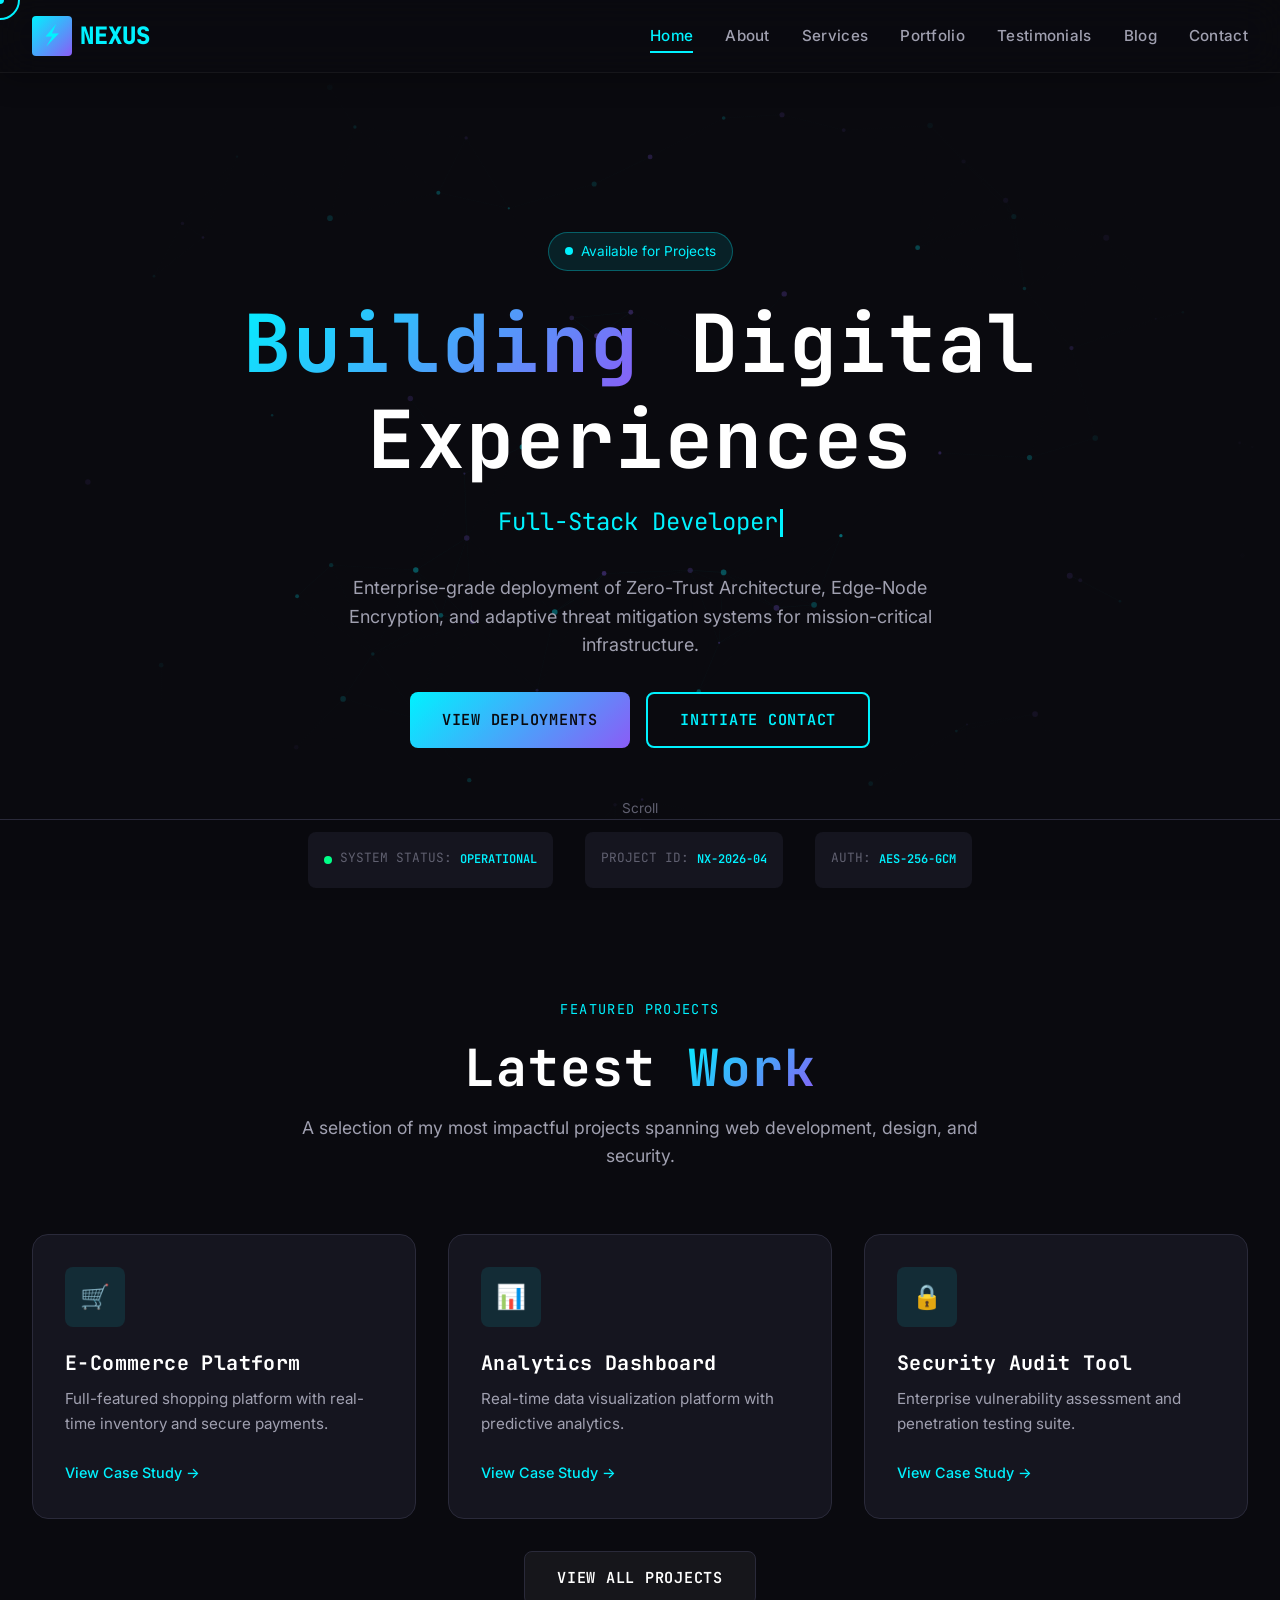
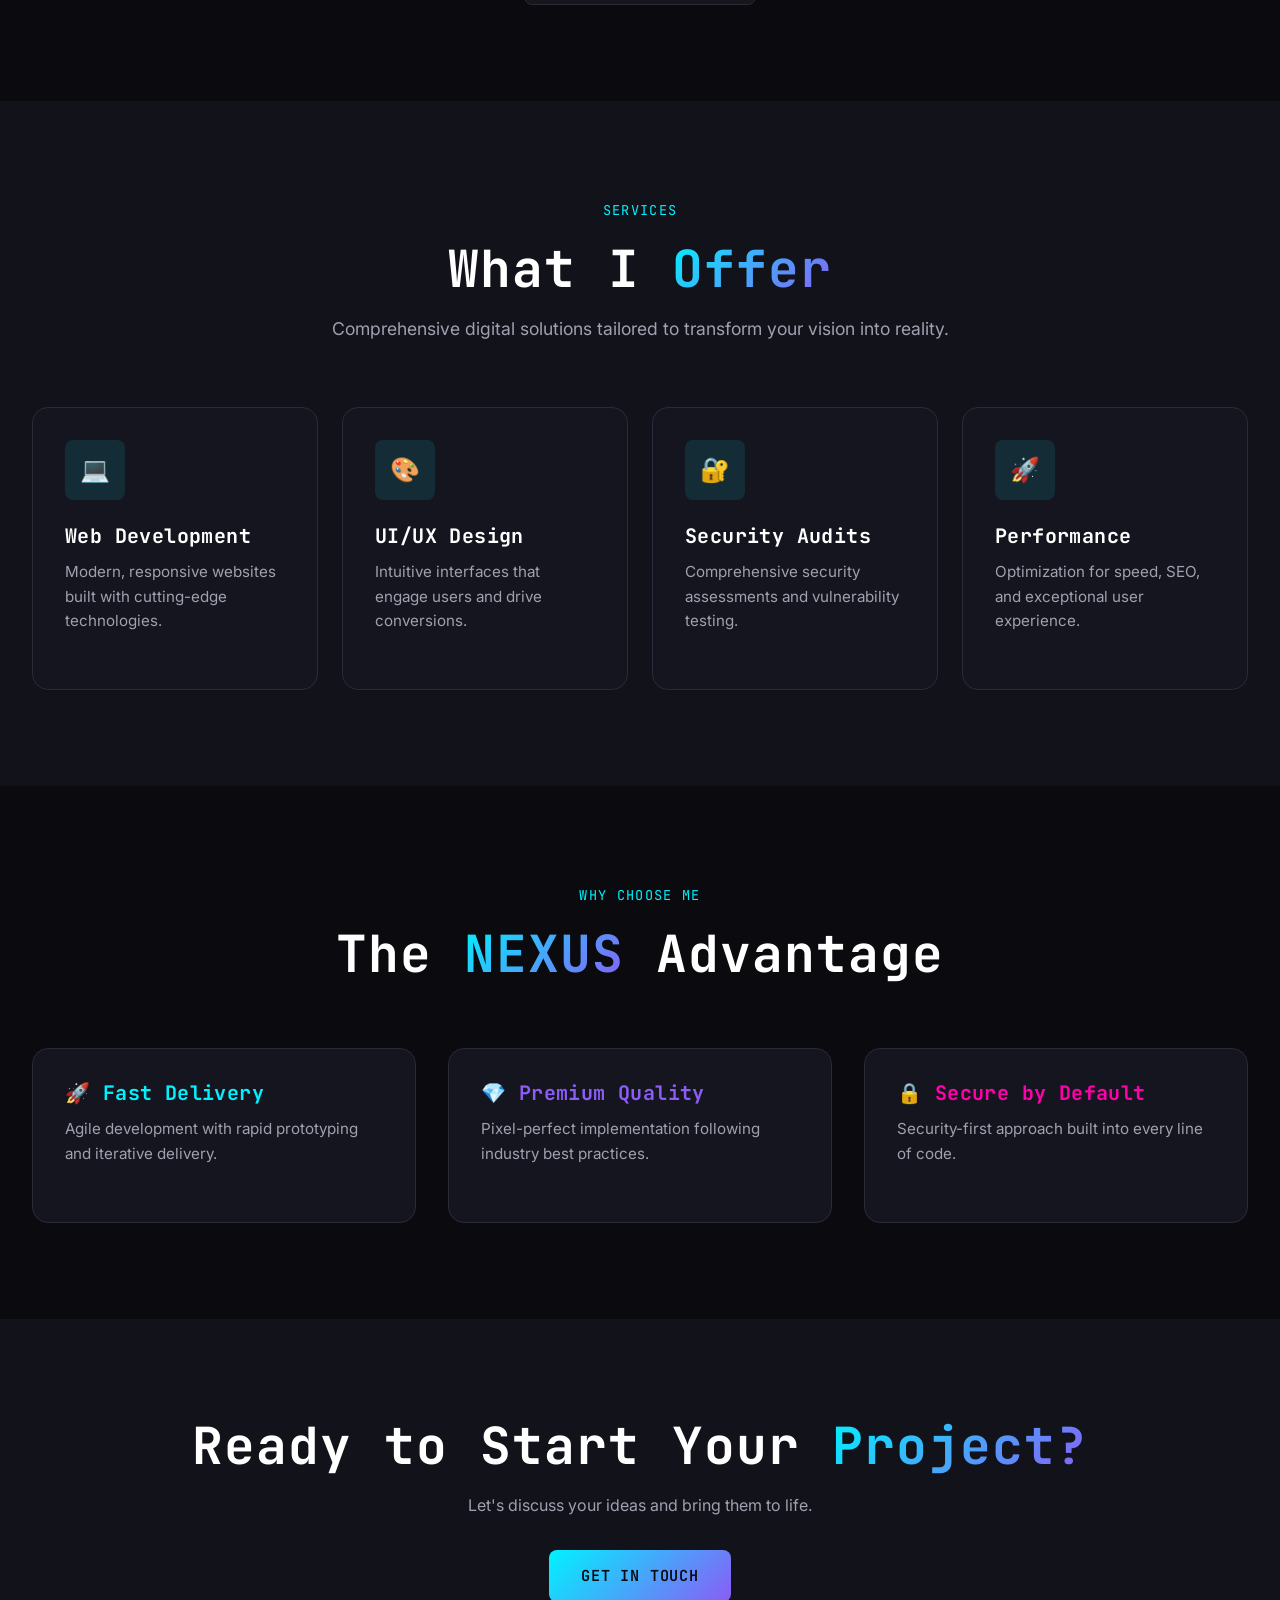
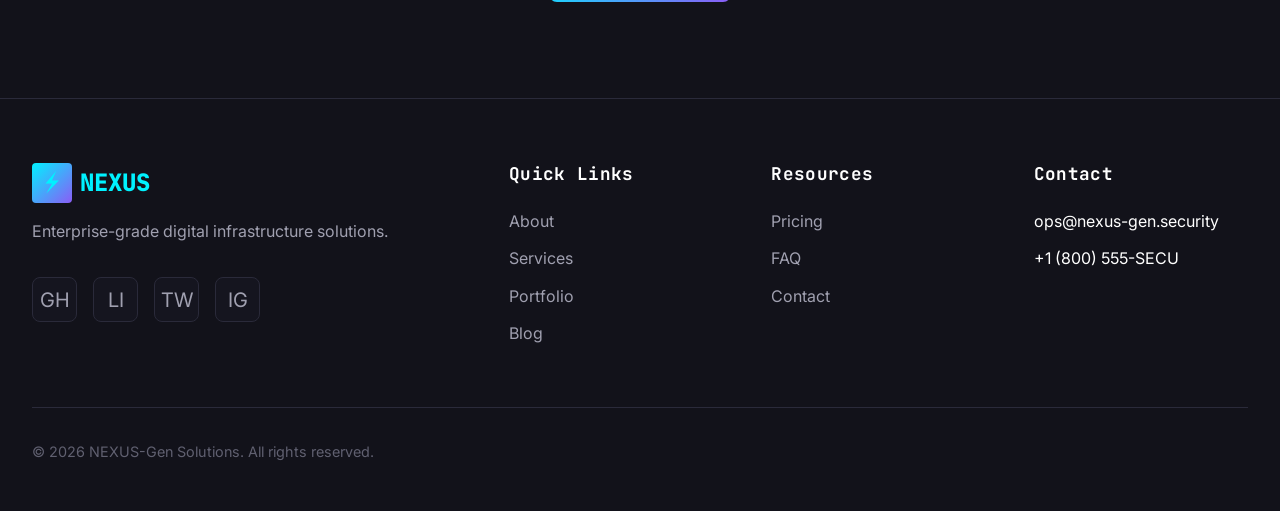
==== commit aaed65d1: "a little changes" ====
--- a/index.html
+++ b/index.html
@@ -7,7 +7,7 @@
   <link rel="stylesheet" href="css/main.css">
   <link rel="icon" href="data:image/svg+xml,<svg xmlns='http://www.w3.org/2000/svg' viewBox='0 0 100 100'><text y='.9em' font-size='90'>⚡</text></svg>">
 </head>
-<body>
+<body class="has-meta-footer">
   <div class="cursor-dot"></div>
   <div class="cursor-outline"></div>
 
@@ -51,12 +51,11 @@
         <span class="typing-text"></span><span class="cursor-caret"></span>
       </p>
       <p class="hero-description">
-        Crafting pixel-perfect websites with cutting-edge technologies. 
-        Specialized in full-stack development, cybersecurity, and immersive UI/UX design.
+        Enterprise-grade deployment of Zero-Trust Architecture, Edge-Node Encryption, and adaptive threat mitigation systems for mission-critical infrastructure.
       </p>
       <div class="hero-buttons">
-        <a href="portfolio.html" class="btn btn-primary">View Work</a>
-        <a href="contact.html" class="btn btn-secondary">Get in Touch</a>
+        <a href="portfolio.html" class="btn btn-primary">View Deployments</a>
+        <a href="contact.html" class="btn btn-secondary">Initiate Contact</a>
       </div>
     </div>
     <div class="hero-scroll">
@@ -173,7 +172,7 @@
             <div class="logo-icon">⚡</div>
             NEXUS
           </a>
-          <p>Crafting digital experiences that inspire and transform.</p>
+          <p>Enterprise-grade digital infrastructure solutions.</p>
           <div class="social-links">
             <a href="#" class="social-link">GH</a>
             <a href="#" class="social-link">LI</a>
@@ -201,16 +200,34 @@
         <div class="footer-col">
           <h4 class="footer-title">Contact</h4>
           <ul class="footer-links">
-            <li>hello@nexus.dev</li>
-            <li>+1 (555) 123-4567</li>
+            <li>ops@nexus-gen.security</li>
+            <li>+1 (800) 555-SECU</li>
           </ul>
         </div>
       </div>
       <div class="footer-bottom">
-        <p class="footer-copyright">© 2026 NEXUS. All rights reserved.</p>
+        <p class="footer-copyright">© 2026 NEXUS-Gen Solutions. All rights reserved.</p>
       </div>
     </div>
   </footer>
+
+  <div class="project-meta-footer">
+    <div class="container project-meta-inner">
+      <div class="meta-item">
+        <span class="status-indicator"><span class="status-dot"></span></span>
+        <span class="meta-label">SYSTEM STATUS:</span>
+        <span class="meta-value">OPERATIONAL</span>
+      </div>
+      <div class="meta-item">
+        <span class="meta-label">PROJECT ID:</span>
+        <span class="meta-value">NX-2026-04</span>
+      </div>
+      <div class="meta-item">
+        <span class="meta-label">AUTH:</span>
+        <span class="meta-value">AES-256-GCM</span>
+      </div>
+    </div>
+  </div>
 
   <script src="js/main.js"></script>
 </body>
--- a/css/main.css
+++ b/css/main.css
@@ -3,7 +3,7 @@
    High-Tech Cyber Aesthetic
    ================================================ */
 
-@import url('https://fonts.googleapis.com/css2?family=Orbitron:wght@400;500;600;700;800;900&family=Rajdhani:wght@300;400;500;600;700&family=JetBrains+Mono:wght@400;500&display=swap');
+@import url('https://fonts.googleapis.com/css2?family=Inter:wght@300;400;500;600;700&family=JetBrains+Mono:wght@400;500;600;700&display=swap');
 
 /* ================================================
    CSS VARIABLES - Design System
@@ -14,7 +14,7 @@
   --bg-tertiary: #1a1a25;
   --bg-card: #15151f;
   
-  --neon-cyan: #00f0ff;
+  --neon-cyan: #00f2ff;
   --neon-magenta: #ff00aa;
   --neon-purple: #8b5cf6;
   --neon-green: #00ff88;
@@ -27,11 +27,11 @@
   --border-color: #2a2a3a;
   --border-glow: rgba(0, 240, 255, 0.3);
   
-  --gradient-primary: linear-gradient(135deg, #00f0ff 0%, #8b5cf6 100%);
+  --gradient-primary: linear-gradient(135deg, #00f2ff 0%, #8b5cf6 100%);
   --gradient-dark: linear-gradient(180deg, #0a0a0f 0%, #12121a 100%);
   --gradient-card: linear-gradient(145deg, #15151f 0%, #12121a 100%);
   
-  --glow-cyan: 0 0 20px rgba(0, 240, 255, 0.5), 0 0 40px rgba(0, 240, 255, 0.3);
+  --glow-cyan: 0 0 20px rgba(0, 242, 255, 0.5), 0 0 40px rgba(0, 242, 255, 0.3);
   --glow-magenta: 0 0 20px rgba(255, 0, 170, 0.5), 0 0 40px rgba(255, 0, 170, 0.3);
   --glow-purple: 0 0 20px rgba(139, 92, 246, 0.5);
   
@@ -39,8 +39,8 @@
   --transition-medium: 0.3s ease;
   --transition-slow: 0.5s cubic-bezier(0.4, 0, 0.2, 1);
   
-  --font-heading: 'Orbitron', sans-serif;
-  --font-body: 'Rajdhani', sans-serif;
+  --font-heading: 'JetBrains Mono', monospace;
+  --font-body: 'Inter', sans-serif;
   --font-mono: 'JetBrains Mono', monospace;
   
   --radius-sm: 4px;
@@ -136,7 +136,8 @@
 /* ================================================
    TYPOGRAPHY
    ================================================ */
-h1, h2, h3, h4, h5, h6 {
+h1, h2, h3, h4, h5, h6,
+.code-text, .nav-link {
   font-family: var(--font-heading);
   font-weight: 700;
   line-height: 1.2;
@@ -319,7 +320,7 @@
 .delay-6 { transition-delay: 0.6s; }
 
 /* ================================================
-   HEADER & NAVIGATION
+   HEADER & NAVIGATION - Glassmorphism
    ================================================ */
 .header {
   position: fixed;
@@ -328,10 +329,11 @@
   right: 0;
   z-index: 1000;
   padding: 1rem 0;
-  background: rgba(10, 10, 15, 0.8);
-  backdrop-filter: blur(20px);
-  border-bottom: 1px solid transparent;
-  transition: all var(--transition-medium);
+  background: rgba(10, 10, 15, 0.7);
+  backdrop-filter: blur(20px) saturate(180%);
+  -webkit-backdrop-filter: blur(20px) saturate(180%);
+  border-bottom: 1px solid rgba(255, 255, 255, 0.05);
+  box-shadow: 0 4px 30px rgba(0, 0, 0, 0.3);
 }
 
 .header.scrolled {
@@ -417,7 +419,7 @@
 }
 
 /* ================================================
-   BUTTONS
+   BUTTONS - Glow Hover State
    ================================================ */
 .btn {
   display: inline-flex;
@@ -425,7 +427,7 @@
   justify-content: center;
   gap: 0.5rem;
   padding: 0.875rem 2rem;
-  font-family: var(--font-body);
+  font-family: var(--font-heading);
   font-weight: 600;
   font-size: 0.95rem;
   text-transform: uppercase;
@@ -444,7 +446,7 @@
 
 .btn-primary:hover {
   transform: translateY(-2px);
-  box-shadow: var(--glow-cyan);
+  box-shadow: 0 0 30px rgba(0, 242, 255, 0.6), 0 0 60px rgba(0, 242, 255, 0.3);
 }
 
 .btn-secondary {
@@ -456,7 +458,7 @@
 .btn-secondary:hover {
   background: var(--neon-cyan);
   color: var(--bg-primary);
-  box-shadow: var(--glow-cyan);
+  box-shadow: 0 0 30px rgba(0, 242, 255, 0.6), 0 0 60px rgba(0, 242, 255, 0.3);
 }
 
 .btn-ghost {
@@ -466,8 +468,9 @@
 }
 
 .btn-ghost:hover {
-  background: rgba(255, 255, 255, 0.1);
-  border-color: var(--neon-purple);
+  background: rgba(0, 242, 255, 0.1);
+  border-color: var(--neon-cyan);
+  box-shadow: 0 0 20px rgba(0, 242, 255, 0.3);
 }
 
 .btn-sm {
@@ -2206,4 +2209,282 @@
 ::selection {
   background: var(--neon-cyan);
   color: var(--bg-primary);
+}
+
+/* ================================================
+   PROJECT METADATA FOOTER
+   ================================================ */
+.project-meta-footer {
+  position: fixed;
+  bottom: 0;
+  left: 0;
+  right: 0;
+  background: rgba(10, 10, 15, 0.95);
+  backdrop-filter: blur(10px);
+  border-top: 1px solid var(--border-color);
+  padding: 0.75rem 0;
+  z-index: 999;
+}
+
+.project-meta-inner {
+  display: flex;
+  justify-content: center;
+  align-items: center;
+  gap: 2rem;
+  font-family: var(--font-mono);
+  font-size: 0.75rem;
+}
+
+.meta-item {
+  display: flex;
+  align-items: center;
+  gap: 0.5rem;
+  color: var(--text-muted);
+}
+
+.meta-label {
+  color: var(--text-muted);
+}
+
+.meta-value {
+  color: var(--neon-cyan);
+}
+
+.status-indicator {
+  display: inline-flex;
+  align-items: center;
+  gap: 0.5rem;
+}
+
+.status-dot {
+  width: 8px;
+  height: 8px;
+  background: var(--neon-green);
+  border-radius: 50%;
+  animation: pulse-glow 2s infinite;
+}
+
+/* Adjust main content to account for fixed footer */
+body.has-meta-footer .footer {
+  padding-bottom: 3rem;
+}
+
+/* ================================================
+   MULTI-STEP CONSULTATION FORM
+   ================================================ */
+.consultation-form {
+  background: var(--bg-card);
+  border: 1px solid var(--border-color);
+  border-radius: var(--radius-lg);
+  padding: 2rem;
+}
+
+.form-steps {
+  display: flex;
+  justify-content: center;
+  gap: 1rem;
+  margin-bottom: 2rem;
+}
+
+.step-indicator {
+  display: flex;
+  align-items: center;
+  gap: 0.5rem;
+  font-family: var(--font-mono);
+  font-size: 0.85rem;
+  color: var(--text-muted);
+}
+
+.step-indicator.active {
+  color: var(--neon-cyan);
+}
+
+.step-indicator.completed {
+  color: var(--neon-green);
+}
+
+.step-number {
+  width: 24px;
+  height: 24px;
+  border-radius: 50%;
+  border: 2px solid currentColor;
+  display: flex;
+  align-items: center;
+  justify-content: center;
+  font-size: 0.75rem;
+  font-weight: 600;
+}
+
+.step-indicator.active .step-number {
+  background: var(--neon-cyan);
+  color: var(--bg-primary);
+  border-color: var(--neon-cyan);
+}
+
+.step-indicator.completed .step-number {
+  background: var(--neon-green);
+  color: var(--bg-primary);
+  border-color: var(--neon-green);
+}
+
+.form-step {
+  display: none;
+}
+
+.form-step.active {
+  display: block;
+  animation: fade-in-up 0.4s ease;
+}
+
+.form-row {
+  display: grid;
+  grid-template-columns: 1fr 1fr;
+  gap: 1.5rem;
+}
+
+.form-group {
+  margin-bottom: 1.5rem;
+}
+
+.form-label {
+  display: block;
+  font-family: var(--font-heading);
+  font-size: 0.9rem;
+  font-weight: 600;
+  margin-bottom: 0.5rem;
+  color: var(--text-secondary);
+}
+
+.form-input,
+.form-textarea,
+.form-select {
+  width: 100%;
+  padding: 1rem;
+  background: var(--bg-secondary);
+  border: 1px solid var(--border-color);
+  border-radius: var(--radius-md);
+  color: var(--text-primary);
+  font-family: var(--font-body);
+  font-size: 1rem;
+  transition: all var(--transition-fast);
+}
+
+.form-input:focus,
+.form-textarea:focus,
+.form-select:focus {
+  outline: none;
+  border-color: var(--neon-cyan);
+  box-shadow: 0 0 0 3px rgba(0, 242, 255, 0.1);
+}
+
+.form-select {
+  appearance: none;
+  background-image: url("data:image/svg+xml,%3Csvg xmlns='http://www.w3.org/2000/svg' width='12' height='12' fill='%2300f2ff' viewBox='0 0 16 16'%3E%3Cpath d='M8 11L3 6h10l-5 5z'/%3E%3C/svg%3E");
+  background-repeat: no-repeat;
+  background-position: right 1rem center;
+  padding-right: 2.5rem;
+  cursor: pointer;
+}
+
+.form-select option {
+  background: var(--bg-secondary);
+  color: var(--text-primary);
+}
+
+.form-input.error,
+.form-textarea.error,
+.form-select.error {
+  border-color: var(--neon-magenta);
+}
+
+.form-error {
+  color: var(--neon-magenta);
+  font-size: 0.85rem;
+  margin-top: 0.5rem;
+  display: none;
+}
+
+.form-error.show {
+  display: block;
+}
+
+.form-navigation {
+  display: flex;
+  justify-content: space-between;
+  gap: 1rem;
+  margin-top: 2rem;
+}
+
+.btn-prev {
+  background: transparent;
+  color: var(--text-secondary);
+  border: 1px solid var(--border-color);
+}
+
+.btn-prev:hover {
+  border-color: var(--neon-cyan);
+  color: var(--neon-cyan);
+}
+
+.btn-next,
+.form-submit {
+  background: var(--gradient-primary);
+  color: var(--bg-primary);
+  border: none;
+}
+
+.btn-next:hover,
+.form-submit:hover {
+  box-shadow: 0 0 30px rgba(0, 242, 255, 0.6), 0 0 60px rgba(0, 242, 255, 0.3);
+}
+
+/* Progress Bar */
+.form-progress {
+  height: 4px;
+  background: var(--bg-tertiary);
+  border-radius: 2px;
+  margin-bottom: 2rem;
+  overflow: hidden;
+}
+
+.form-progress-bar {
+  height: 100%;
+  background: var(--gradient-primary);
+  transition: width 0.4s ease;
+}
+
+/* Radio/Checkbox Cards */
+.radio-group {
+  display: grid;
+  grid-template-columns: repeat(2, 1fr);
+  gap: 1rem;
+}
+
+.radio-card {
+  position: relative;
+}
+
+.radio-card input {
+  position: absolute;
+  opacity: 0;
+}
+
+.radio-card label {
+  display: block;
+  padding: 1rem;
+  background: var(--bg-secondary);
+  border: 1px solid var(--border-color);
+  border-radius: var(--radius-md);
+  text-align: center;
+  cursor: pointer;
+  transition: all var(--transition-fast);
+}
+
+.radio-card input:checked + label {
+  border-color: var(--neon-cyan);
+  background: rgba(0, 242, 255, 0.1);
+}
+
+.radio-card label:hover {
+  border-color: var(--neon-cyan);
 }
